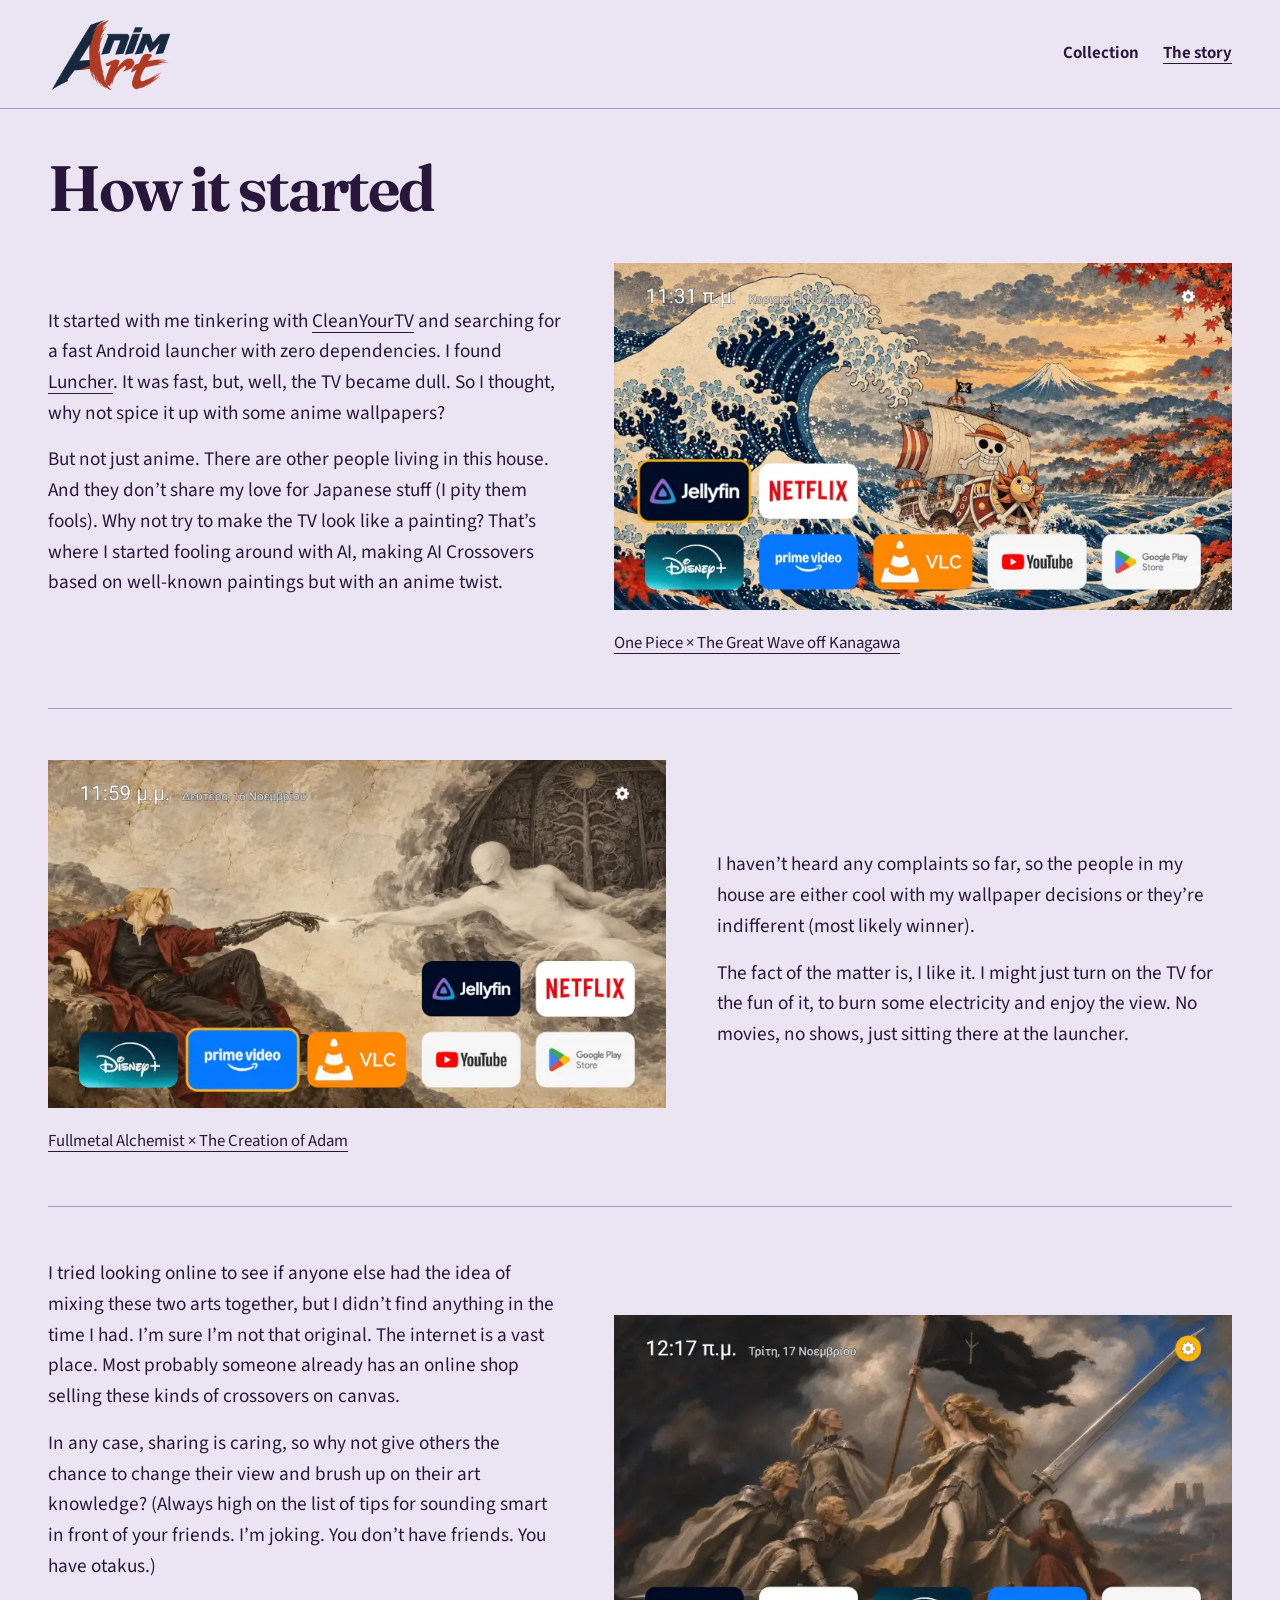
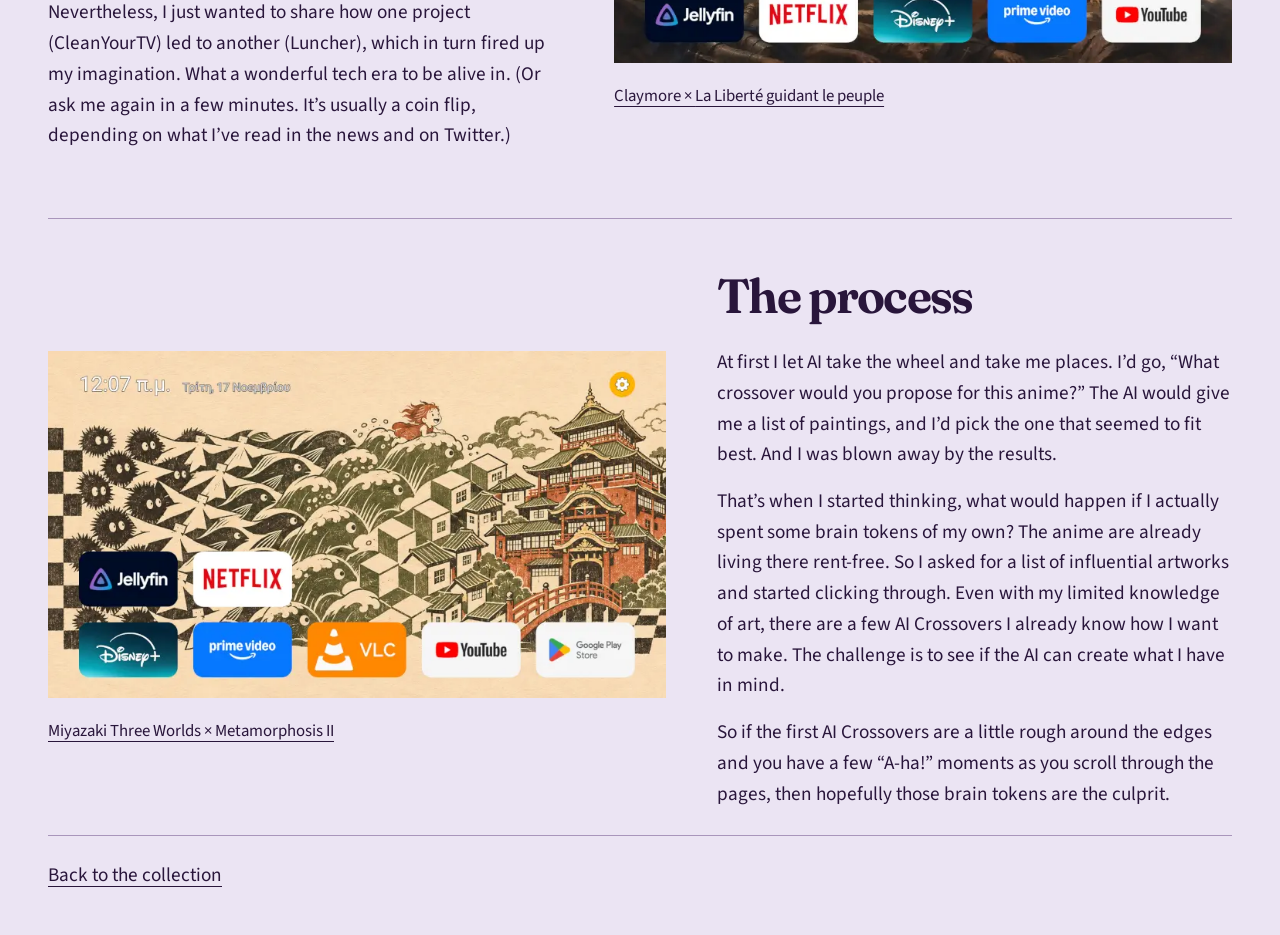
==== story.html @ 84f1552c "Add the Animart story page with linked TV launcher thumbnails" ====
<!doctype html>
<html lang="en">
<head>
  <meta charset="utf-8">
  <meta name="viewport" content="width=device-width,initial-scale=1">
  <title>The story · Animart</title>
  <link rel="icon" href="favicon.svg">
  <link rel="stylesheet" href="vendor/bootstrap.min.css">
  <link rel="stylesheet" href="styles/site.css?v=2026.11.17.1">
</head>
<body>
  <a class="skip-link" href="#full-story">Skip to the story</a>
  <header class="container-fluid px-4 px-lg-5">
    <a class="brand" href="./" aria-label="Animart home"><img class="brand-logo" src="Assets/branding/animart-on-light-v1.png" width="1536" height="1024" alt="Animart"></a>
    <nav class="d-flex gap-4" aria-label="Main navigation">
      <a href="./#collection">Collection</a>
      <a href="story.html" aria-current="page">The story</a>
    </nav>
  </header>
  <main id="full-story" class="full-story" tabindex="-1">
    <article aria-labelledby="story-title">
      <h1 id="story-title">How it started</h1>
      <div class="story-row">
        <div>
          <p>It started with me tinkering with <a href="https://cleanyour.tv/">CleanYourTV</a> and searching for a fast Android launcher with zero dependencies. I found <a href="https://github.com/CVasilakis/luncher">Luncher</a>. It was fast, but, well, the TV became dull. So I thought, why not spice it up with some anime wallpapers?</p>
          <p>But not just anime. There are other people living in this house. And they don’t share my love for Japanese stuff (I pity them fools). Why not try to make the TV look like a painting? That’s where I started fooling around with AI, making AI Crossovers based on well-known paintings but with an anime twist.</p>
        </div>
        <figure>
          <img class="w-100 h-auto" src="Assets/story/tv-launcher-one-piece.webp" width="800" height="450" loading="lazy" alt="Jellyfin is selected on my TV launcher. Behind the app tiles, the Thousand Sunny sails beneath a curling wave in a One Piece AI Crossover.">
          <figcaption class="mt-2 small"><a href="./#piece=one-piece-one-piece-great-wave-1920x1080">One Piece × The Great Wave off Kanagawa<span class="visually-hidden"> AI Crossover details</span></a></figcaption>
        </figure>
      </div>
      <div class="story-row story-row-reverse">
        <div>
          <p>I haven’t heard any complaints so far, so the people in my house are either cool with my wallpaper decisions or they’re indifferent (most likely winner).</p>
          <p>The fact of the matter is, I like it. I might just turn on the TV for the fun of it, to burn some electricity and enjoy the view. No movies, no shows, just sitting there at the launcher.</p>
        </div>
        <figure>
          <img class="w-100 h-auto" src="Assets/story/tv-launcher-fullmetal-alchemist.webp" width="800" height="450" loading="lazy" alt="Above the launcher tiles, Edward Elric reaches toward Truth with his metal hand in a Fullmetal Alchemist AI Crossover.">
          <figcaption class="mt-2 small"><a href="./#piece=fma-fma-creation-of-adam-1920x1080">Fullmetal Alchemist × The Creation of Adam<span class="visually-hidden"> AI Crossover details</span></a></figcaption>
        </figure>
      </div>
      <div class="story-row">
        <div>
          <p>I tried looking online to see if anyone else had the idea of mixing these two arts together, but I didn’t find anything in the time I had. I’m sure I’m not that original. The internet is a vast place. Most probably someone already has an online shop selling these kinds of crossovers on canvas.</p>
          <p>In any case, sharing is caring, so why not give others the chance to change their view and brush up on their art knowledge? (Always high on the list of tips for sounding smart in front of your friends. I’m joking. You don’t have friends. You have otakus.)</p>
          <p>Nevertheless, I just wanted to share how one project (CleanYourTV) led to another (Luncher), which in turn fired up my imagination. What a wonderful tech era to be alive in. (Or ask me again in a few minutes. It’s usually a coin flip, depending on what I’ve read in the news and on Twitter.)</p>
        </div>
        <figure>
          <img class="w-100 h-auto" src="Assets/story/tv-launcher-claymore.webp" width="800" height="450" loading="lazy" alt="A Claymore warrior raises a black flag above the row of TV apps in an AI Crossover.">
          <figcaption class="mt-2 small"><a href="./#piece=claymore-la-liberte-guidant-le-peuple">Claymore × <span lang="fr">La Liberté guidant le peuple</span><span class="visually-hidden"> AI Crossover details</span></a></figcaption>
        </figure>
      </div>
      <div class="story-row story-row-reverse">
        <div>
          <h2 id="the-process">The process</h2>
          <p>At first I let AI take the wheel and take me places. I’d go, “What crossover would you propose for this anime?” The AI would give me a list of paintings, and I’d pick the one that seemed to fit best. And I was blown away by the results.</p>
          <p>That’s when I started thinking, what would happen if I actually spent some brain tokens of my own? The anime are already living there rent-free. So I asked for a list of influential artworks and started clicking through. Even with my limited knowledge of art, there are a few AI Crossovers I already know how I want to make. The challenge is to see if the AI can create what I have in mind.</p>
          <p>So if the first AI Crossovers are a little rough around the edges and you have a few “A-ha!” moments as you scroll through the pages, then hopefully those brain tokens are the culprit.</p>
        </div>
        <figure>
          <img class="w-100 h-auto" src="Assets/story/tv-launcher-miyazaki.webp" width="800" height="450" loading="lazy" alt="Behind the TV apps, soot sprites turn into birds, fish and waves carrying Ponyo toward the bathhouse in a Miyazaki AI Crossover.">
          <figcaption class="mt-2 small"><a href="./#piece=miyazaki-three-worlds-metamorphosis-ii">Miyazaki Three Worlds × Metamorphosis II<span class="visually-hidden"> AI Crossover details</span></a></figcaption>
        </figure>
      </div>
    </article>
    <a href="./#collection">Back to the collection</a>
  </main>
</body>
</html>
---- styles/site.css ----
@font-face{font-family:Fraunces;src:url(../fonts/fraunces.ttf);font-weight:100 900;font-display:swap}@font-face{font-family:Source;src:url(../fonts/source-sans-3.ttf);font-weight:200 900;font-display:swap}
:root{--paper:#ebe4f3;--ink:#29163b;--red:#633988;--bs-body-bg:var(--paper);--bs-body-color:var(--ink);--bs-body-font-family:Source,sans-serif}body{font-size:17px}a{color:inherit;text-underline-offset:5px}img{max-width:100%;display:block}::selection{background:var(--red);color:white}:focus-visible{outline:3px solid #633988;outline-offset:5px}.preview-note{background:var(--paper);padding:8px 24px;font-size:12px;letter-spacing:.08em;display:flex;justify-content:space-between}.preview-note a{letter-spacing:0}header{display:flex;justify-content:space-between;align-items:center;padding-block:22px;background:var(--ink);color:var(--paper);border-bottom:1px solid #89749d}.brand{font:650 43px/1 Source,sans-serif;text-decoration:none;letter-spacing:-.03em}.brand span{color:#e1c4ff}nav a{text-decoration:none;padding-block:10px}.opening{background:var(--ink);color:var(--paper);padding:48px 0 46px}h1,h2,h3{font-family:Source,sans-serif;font-weight:500;letter-spacing:-.035em}h1{font-size:clamp(44px,6.2vw,88px);line-height:.98;margin:0}h1 em{font-style:normal;color:#e1c4ff;font-variation-settings:'SOFT' 70,'WONK' 1}.title-row{margin-bottom:36px}.intro{max-width:340px;padding-bottom:6px}.intro p{font-size:20px;line-height:1.4}.browse{display:inline-flex;gap:40px;border-bottom:1px solid #baa7cd;text-decoration:none;padding-block:10px}.feature-image{width:100%;aspect-ratio:16/9;object-fit:contain}.opening figcaption{padding-top:13px;font-size:14px}.opening figcaption span:last-child{color:#dacbe8}.source img{width:100%;max-width:230px}.source-title{font:500 27px/1.1 Source,sans-serif;margin:20px 0 15px}.source p:not(.source-title){font-size:14px}.source p span{color:#dacbe8}.source a{font-size:15px}h2{font-size:clamp(34px,4.4vw,60px);line-height:1.05;margin:0}h2 span{color:var(--red)}.collection{padding-block:68px}.filter-row{margin-top:25px;padding-block:22px;border-block:1px solid #a995bb}.form-control,.form-select{border:1px solid #a995bb;border-radius:0;background-color:transparent;min-height:48px;font-size:17px}.form-label{font-size:14px}.piece{display:block;text-decoration:none}.piece img{aspect-ratio:16/9;width:100%;object-fit:contain}.piece h3{font-size:30px;margin:8px 0}.piece p{margin:0;font-size:15px}.piece .anime{color:var(--red);margin-top:17px;font-weight:600}.piece:hover h3{text-decoration:underline}.piece small{display:block;margin-top:12px}.detail{background:#e8def3;padding-block:65px}.detail h2{font-size:clamp(36px,4.5vw,62px)}.detail .btn{border-radius:0;background:var(--red);color:#fff;padding:15px 24px;font-size:17px}.download small{display:block;font-size:13px;margin-top:5px}.original-stage,.crossover-stage{height:340px;display:flex;align-items:center;justify-content:center}.original-stage{background:#ded1ed;padding:20px}.original-stage img{max-height:100%;object-fit:contain}.crossover-stage img{width:100%;max-height:100%;object-fit:contain}figcaption{font-size:14px;padding-top:12px}.detail h3{font-size:28px}.detail p{max-width:65ch}.credit{font-size:13px;margin-top:30px}.story{padding-block:75px}.story .lead{font:400 28px/1.4 Source,sans-serif}footer{border-top:1px solid #a995bb;padding-block:30px;align-items:center}footer p{margin:0;font-size:14px}html{scroll-behavior:smooth}@media(max-width:767px){.preview-note{font-size:10px;padding-inline:24px}.brand{font-size:33px}nav{font-size:15px}.opening{padding-top:28px}.title-row{margin-bottom:25px}.intro{max-width:none}.intro p{font-size:17px;margin-bottom:5px}.source{display:grid;grid-template-columns:110px 1fr;column-gap:20px}.source img{grid-row:1/4}.source-title{font-size:23px;margin:0 0 8px}.source p:not(.source-title){margin-bottom:8px}.opening figcaption{font-size:12px}.collection,.detail{padding-block:42px}.collection>div>p{font-size:14px;margin:0}.piece h3{font-size:27px}.original-stage,.crossover-stage{height:auto;min-height:0}.original-stage img{max-height:230px}.detail h2{margin-bottom:15px}.story{padding-block:45px}.story .lead{font-size:25px}.filter-row{padding-block:15px}.opening .intro .browse{padding-block:7px}}@media(prefers-reduced-motion:reduce){html{scroll-behavior:auto}}
/* Gallery-first layout: three genuinely different browsing modes. */
.opening{padding-block:32px}.title-row{margin-bottom:0}h1{font-size:clamp(40px,4.5vw,64px)}.collection{padding-top:38px}.collection h2{font-size:38px}.filter-row{margin-top:18px;padding-block:16px}.gallery-toolbar{padding-block:18px}.view-switch .btn{border:1px solid var(--ink);border-radius:0;min-height:44px;padding-inline:22px;color:var(--ink)}.view-switch .btn[aria-pressed=true]{background:var(--ink);color:var(--paper)}.view-switch .btn:hover{background:#e8def3;color:var(--ink)}.slider-stage{display:grid;grid-template-columns:minmax(0,3fr) minmax(230px,1fr);gap:30px}.slider-art{min-width:0;background:var(--ink);color:var(--paper);align-self:start}.slider-art>a{display:block}.slider-art img{width:100%;aspect-ratio:16/9;object-fit:contain}.slide-navigation{display:flex;justify-content:space-between;align-items:center;padding:10px 18px}.slide-navigation p{margin:0;font-variant-numeric:tabular-nums}.slide-navigation .btn{color:var(--paper);font-size:24px;min-width:48px;min-height:48px;border:1px solid #89749d;border-radius:0}.slider-caption .anime{color:var(--red);font-weight:600;margin-bottom:8px}.slider-caption h3{font-size:32px}.slider-caption>p{font-size:15px}.source-reference{display:flex;align-items:center;gap:15px;border-top:1px solid #a995bb;padding-top:16px;margin-block:20px}.source-reference img{width:100px;max-height:85px;object-fit:contain}.source-reference figcaption{font-size:13px;padding:0}.slide-download{background:var(--red);color:white;border-radius:0;padding:12px 18px;display:block}.slide-download:hover{background:var(--ink);color:white}.slide-details{display:block;font-size:14px;padding-top:15px}.gallery-grid .piece h3{font-size:26px}.list-piece{display:grid;grid-template-columns:230px minmax(0,1fr) 180px;gap:28px;padding-block:25px;border-top:1px solid #a995bb;align-items:center}.list-image img{width:100%;aspect-ratio:16/9;object-fit:contain}.list-copy .anime{color:var(--red);margin-bottom:6px;font-size:15px;font-weight:600}.list-copy h3{font-size:30px;margin-bottom:8px}.list-copy p{font-size:15px;margin-bottom:4px}.list-description{max-width:70ch}.list-action{display:flex;flex-direction:column;gap:12px;font-size:15px}.gallery-empty{padding:45px 0}.detail{margin-top:0}@media(max-width:991px){.slider-stage{grid-template-columns:minmax(0,1fr)}.slider-caption{display:grid;grid-template-columns:1fr 1fr;gap:8px 24px}.slider-caption>h3,.slider-caption>.anime,.slider-caption>p{grid-column:1}.slider-caption .source-reference{grid-column:2;grid-row:1/5;align-self:start;margin-top:0}.slider-caption .slide-download{grid-column:1}.slider-caption .slide-details{grid-column:2;align-self:center}.list-piece{grid-template-columns:180px minmax(0,1fr)}.list-action{grid-column:2;flex-direction:row}.intro{max-width:none}}@media(max-width:575px){.opening{padding-block:25px}.intro p{display:none}.intro .browse{display:none}.title-row{--bs-gutter-y:0}.collection{padding-top:28px}.collection h2{font-size:32px}.view-switch{width:100%;display:flex}.view-switch .btn{flex:1}.slider-stage{gap:20px}.slide-navigation{padding:8px 12px}.slide-navigation p{font-size:14px}.slider-caption{display:block}.slider-caption h3{font-size:29px}.source-reference{margin-block:15px!important}.slide-description{display:none}.list-piece{grid-template-columns:100px minmax(0,1fr);gap:14px;align-items:start}.list-copy h3{font-size:22px}.list-copy p{font-size:13px}.list-description{display:none}.list-action{grid-column:1/-1;justify-content:space-between;font-size:14px}.list-image{padding-top:4px}.gallery-grid .piece h3{font-size:28px}}
/* Phone gallery: a single image-led feed; metadata lives in AI Crossover details. */
.mobile-filter-toggle{display:none}.story,footer{background:var(--ink);color:var(--paper)}.story{border-top:0}footer{border-color:#89749d}footer .brand{color:var(--paper)}.story a,footer a{color:var(--paper)}.story :focus-visible,footer :focus-visible{outline-color:#e1c4ff}.gallery-mobile{display:grid;gap:22px}.mobile-crossover{display:block;text-decoration:none}.mobile-crossover img{width:100%;aspect-ratio:16/9;object-fit:contain}.mobile-caption{display:flex;justify-content:space-between;gap:12px;padding:9px 12px 0;font-size:14px;line-height:1.4}.mobile-crossover:hover .mobile-caption{text-decoration:underline}
@media(max-width:767px){
 .view-switch{display:none!important}.mobile-filter-toggle{display:inline-flex;align-items:center;min-height:44px;border:1px solid var(--ink);border-radius:0;margin-top:16px;padding-inline:14px;font-size:15px}.filter-row{display:none}.filter-row.is-open{display:flex}.gallery-toolbar{padding-block:12px;font-size:13px}.collection{padding-inline:16px!important;padding-block:24px 38px}.collection>div:first-child>p{display:none}.collection h2{font-size:30px}.gallery-mobile{margin-inline:-16px}.opening{padding-block:18px}.opening h1{font-size:36px}.opening .intro{display:none}.title-row{--bs-gutter-y:0}.story{padding-block:38px}.story h2{font-size:36px}.story .lead{font-size:23px}footer{padding-block:26px}
}
#crossover-dialog{width:min(1120px,calc(100% - 40px));max-height:calc(100dvh - 40px);padding:0 32px 32px;border:0;background:var(--paper);color:var(--ink)}#crossover-dialog::backdrop{background:rgb(28 15 42 / .78)}.detail-toolbar{position:sticky;top:0;z-index:2;background:var(--paper);display:flex;justify-content:space-between;align-items:center;padding:14px 0;border-bottom:1px solid #a995bb;margin-bottom:24px}.detail-toolbar .btn{min-height:44px;color:var(--ink)}#crossover-title{font-size:clamp(32px,4vw,52px);margin-bottom:14px}.slide-download small{display:block;font-size:13px;margin-top:5px}.compare-switch .btn{border:1px solid var(--ink);border-radius:0;color:var(--ink);min-height:44px;padding-inline:22px}.compare-switch .btn[aria-pressed=true]{background:var(--ink);color:var(--paper)}.art-comparison{display:grid;grid-template-columns:1fr 1fr;gap:24px}.art-comparison figure{min-width:0;margin:0}.art-comparison img{width:100%;height:320px;object-fit:contain;background:#e8def3}.art-comparison[data-mode=original],.art-comparison[data-mode=crossover]{grid-template-columns:1fr}.art-comparison[data-mode=original] [data-image=crossover],.art-comparison[data-mode=crossover] [data-image=original]{display:none}.art-comparison:not([data-mode=both]) img{height:min(55vh,540px)}.prompt-section,.file-options{border-block-start:1px solid #a995bb;padding-block:20px;margin-top:22px}.prompt-section summary{font:500 28px Source,sans-serif}.prompt-section summary,.file-options summary{cursor:pointer;min-height:44px}.prompt-section p{margin-top:16px;max-width:70ch}.prompt-text{white-space:pre-wrap;overflow-wrap:anywhere;line-height:1.7}.crossover-credits{margin-top:28px;border-top:1px solid #a995bb;padding-top:24px;font-size:14px}.crossover-credits h3{font-size:24px}body:has(#crossover-dialog[open]){overflow:hidden}@media(max-width:767px){#crossover-dialog{width:100%;max-height:100dvh;height:100dvh;margin:0;padding:0 16px 28px}.art-comparison{grid-template-columns:1fr;gap:18px}.art-comparison img{height:auto;max-height:40vh}.compare-switch{display:flex}.compare-switch .btn{flex:1;padding-inline:12px}.art-comparison:not([data-mode=both]) img{height:auto;max-height:55vh}}
@media(max-width:767px){#crossover-dialog{max-width:100%;max-height:100dvh;box-sizing:border-box}}
.comparison-controls{display:flex;flex-wrap:wrap;align-items:center;gap:16px 24px}.comparison-range{flex:1;min-width:180px;max-width:500px}.comparison-range input{min-height:44px;margin:0}.comparison-range input::-webkit-slider-thumb{background:var(--red)}.comparison-range input::-moz-range-thumb{background:var(--red)}.comparison-labels{display:flex;justify-content:space-between;font-size:14px}.comparison-controls>p{flex-basis:100%;font-size:14px;margin:0}.comparison-controls>.btn{min-height:44px;border-radius:0}.expand-comparison{display:block;width:100%;border:0;padding:0;background:transparent;cursor:zoom-in}.art-comparison:not([data-mode=both]) .expand-comparison{cursor:zoom-out}.expand-comparison:focus-visible{outline:3px solid var(--red);outline-offset:4px}@media(max-width:575px){.comparison-controls{gap:12px}.comparison-range{max-width:none;flex-basis:100%}}
.art-comparison{overflow:hidden}.comparison-controls .compare-switch{margin:0}.art-comparison img{transform-origin:center center}
.mobile-wipe{display:none;--reveal:50%}.wipe-frame{position:relative;aspect-ratio:4/3;background:#e8def3;isolation:isolate;overflow:hidden;touch-action:none;user-select:none;-webkit-user-select:none;cursor:ew-resize}.wipe-frame>img,.wipe-overlay,.wipe-overlay img{position:absolute;inset:0;width:100%;height:100%;object-fit:contain}.wipe-overlay{background:#e8def3;clip-path:inset(0 0 0 calc(100% - var(--reveal)))}.wipe-label{position:absolute;top:10px;background:var(--ink);color:var(--paper);padding:5px 10px;font-size:12px;pointer-events:none}.original-label{left:10px}.crossover-label{right:10px}.wipe-divider{position:absolute;left:calc(100% - var(--reveal));top:0;bottom:0;border-left:2px solid var(--paper);pointer-events:none}.wipe-divider>span{position:absolute;bottom:14px;left:-23px;width:44px;height:44px;display:grid;place-items:center;border-radius:50%;background:var(--paper);color:var(--ink);font-size:23px;box-shadow:0 2px 8px #29163b55}.wipe-input{position:absolute;inset:0;width:100%;height:100%;margin:0;opacity:0;cursor:ew-resize;direction:rtl;pointer-events:none}.wipe-frame:focus-within{outline:3px solid var(--red);outline-offset:3px}.mobile-wipe>p{font-size:13px;margin:12px 0 0}@media(max-width:767px){.has-mobile-wipe .comparison-controls,.has-mobile-wipe .art-comparison{display:none}.has-mobile-wipe .mobile-wipe{display:block;margin-block:24px}}

.skip-link{position:absolute;top:-100px;left:16px;z-index:10;background:var(--paper);color:var(--ink);padding:12px}.skip-link:focus{top:12px}.additional-filters summary{cursor:pointer;font-size:14px;min-height:44px;padding-block:10px}

.brand-logo{width:126px;height:auto}header .brand{display:block;flex-shrink:0}@media(max-width:575px){.brand-logo{width:96px}header nav{gap:16px!important;font-size:14px}}
/* Shared split download control, with native download links in the disclosure. */
.download-split{position:relative;display:flex;min-width:0;grid-column:1}
.download-split .slide-download{flex:1;min-width:0;padding:12px 8px}
.download-split .slide-download small{font-size:13px;line-height:1.4}
.download-toggle{flex:0 0 44px;border:0;border-left:1px solid #e1c4ff;border-radius:0;background:var(--red);color:white;display:grid;place-items:center;padding:0}
.download-toggle:hover,.download-toggle[aria-expanded=true]{background:var(--ink);color:white}
.download-split .btn:focus-visible{outline:3px solid var(--ink);outline-offset:3px;box-shadow:none;z-index:1}
.download-options{position:absolute;top:calc(100% + 6px);right:0;z-index:3;width:max(100%,250px);max-width:calc(100vw - 32px);background:var(--paper);border:1px solid #a995bb;padding:4px}
.download-options a{display:block;padding:10px 12px;text-decoration:none;min-height:44px}
.download-options a:hover,.download-options a:focus-visible{background:var(--ink);color:var(--paper)}
.download-options small{display:block;font-size:13px;font-variant-numeric:tabular-nums}

.collection-update h2{font-size:22px;margin-bottom:10px;letter-spacing:-.02em}.collection-update p{font-size:15px;line-height:1.6}.interesting-links{margin-top:28px;border-top:1px solid #a995bb;padding-top:24px}.interesting-links h3{font-size:28px;margin-bottom:12px}.interesting-links ul{list-style:none;padding:0;margin:0;display:flex;flex-wrap:wrap;gap:8px 24px}.interesting-links a{display:inline-block;padding-block:8px;overflow-wrap:anywhere}@media(max-width:767px){.collection-update{flex-basis:100%}.interesting-links ul{display:block}}

.interesting-links ul{display:block;list-style:disc;padding-left:22px}.interesting-links li:only-child{list-style:none;margin-left:-22px}.prompt-section h3{font-size:28px}.prompt-preview{white-space:pre-wrap;overflow:hidden;line-height:1.7;max-height:5.1em;mask-image:linear-gradient(to bottom,#000 45%,transparent 100%)}.prompt-toggle{display:block;border:0;border-bottom:1px solid currentColor;background:transparent;color:var(--ink);padding:10px 0;min-height:44px;font:inherit;text-align:left;cursor:pointer}.prompt-toggle:hover{color:var(--red)}

/* Collection: expressive publication scale, quiet controls, uncropped images. */
.collection-heading{padding-bottom:24px;border-bottom:2px solid var(--ink)}
.collection .collection-heading h2{font-size:clamp(42px,5.4vw,76px);line-height:1;letter-spacing:-.035em}
.collection-heading>p{margin:0 0 4px;max-width:26ch;font-size:16px;text-wrap:balance}
.collection .filter-row{margin-top:0;border-top:0;padding-block:16px 8px}
.collection .form-label{font-weight:600}
.collection .form-control,.collection .form-select{border-color:var(--ink);caret-color:var(--red)}
.collection .form-control:focus,.collection .form-select:focus{border-color:var(--red);box-shadow:none;outline:2px solid var(--red);outline-offset:2px}
.collection .gallery-toolbar{padding-block:16px 24px}
.collection #count{font-weight:600;font-variant-numeric:tabular-nums}
.collection .slider-caption h3{font-size:clamp(32px,3.3vw,48px);line-height:1.35;margin-bottom:16px;text-wrap:balance}
.collection .slider-caption .anime{margin-bottom:12px}
.collection .slide-navigation{padding:8px 16px}
.collection .slide-navigation .btn{border-color:var(--ink)}
.collection .slide-navigation .btn:hover{background:var(--paper);color:var(--ink)}
.collection .slide-navigation .btn:focus-visible{outline-color:var(--paper);box-shadow:none}
.collection .gallery-grid>.row{--bs-gutter-x:32px;--bs-gutter-y:40px}
.collection .gallery-grid .piece-copy{padding-top:4px}
.collection .gallery-grid .piece h3{font-size:clamp(28px,2.7vw,40px);line-height:1.35;text-wrap:balance}
.collection .piece small{display:inline-block;margin-top:16px;border-bottom:1px solid var(--ink);padding-bottom:5px}
.collection .list-piece{grid-template-columns:minmax(230px,36%) minmax(0,1fr) 160px;gap:32px;padding-block:32px;border-color:var(--ink)}
.collection .list-copy h3{font-size:clamp(30px,3vw,44px);line-height:1.35;text-wrap:balance}
.collection .list-description{max-width:55ch}
@media(min-width:992px){
 .collection .filter-row{display:grid;grid-template-columns:repeat(3,minmax(0,1fr));align-items:end;column-gap:24px;margin-inline:0;padding-block:18px}
 .collection .filter-row>div,.collection .additional-filters{width:auto;padding:0;margin:0}
 .collection .slider-stage{gap:36px}
 .collection .gallery-grid>.row>article{width:50%}
}
@media(min-width:768px) and (max-width:991px){
 .collection .list-piece{grid-template-columns:36% minmax(0,1fr);gap:20px}
}
@media(max-width:767px){
 .collection .collection-heading{padding-bottom:18px}
 .collection .collection-heading h2{font-size:clamp(38px,9.5vw,60px)}
 .collection .mobile-filter-toggle{margin-top:14px;background:var(--ink);color:var(--paper)}
 .collection .mobile-filter-toggle[aria-expanded=true]{background:var(--paper);color:var(--ink)}
 .collection .gallery-toolbar{padding-block:14px 20px}
 .collection .gallery-mobile{gap:32px}
 .collection .mobile-caption{padding:14px 16px 0;font:500 23px/1.2 Source,sans-serif;letter-spacing:-.025em;gap:20px}
 .collection .mobile-caption>span:last-child{color:var(--red);flex-shrink:0}
}

/* A print passes across the frame only when the visitor changes slides. */
.collection .slider-art>a{position:relative;isolation:isolate}
.collection .slider-art .slide-outgoing{position:absolute;inset:0;pointer-events:none}
.collection .browse-hint{font-size:14px;margin:8px 0 0}
@media(prefers-reduced-motion:no-preference){
 .collection .piece small,.collection .slide-details{transition:color 140ms ease-out}
 .collection .piece:hover small,.collection .piece:focus-visible small,.collection .slide-details:hover{color:var(--red)}
}

/* Cel Archive */
header, .opening { background: var(--paper); color: var(--ink); }
header { border-color: #a995bb; padding-block: 12px; }
.brand { font-size: clamp(28px, 3vw, 40px); font-weight: 800; }
header nav a:hover, .featured-details:hover { text-decoration: underline; }
main > .opening { padding-block: 16px 0; }
#archive-title { font-size: 16px; letter-spacing: 0; line-height: 1.3; margin-bottom: 14px; }
.featured-layout { display: grid; grid-template-columns: minmax(0, 3fr) minmax(230px, 1fr); gap: clamp(18px, 2.4vw, 36px); }
.featured-image { display: block; align-self: start; }
.featured-image img { width: 100%; height: auto; aspect-ratio: 16 / 9; object-fit: contain; }
.featured-caption { padding-block: 8px; }
.featured-caption h2 { font-size: clamp(26px, 3vw, 48px); font-weight: 750; line-height: 1; margin-block: 4px 12px; }
.featured-label { font-size: 14px; font-weight: 650; border-bottom: 1px solid #a995bb; padding-bottom: 10px; }
.featured-caption .anime { color: var(--red); font-weight: 650; margin-bottom: 0; }
.featured-actions { display: flex; flex-wrap: wrap; align-items: center; gap: 8px 16px; }
.featured-actions .slide-download { text-align: left; }
.featured-actions .download-toggle { background: var(--red); color: white; border-radius: 0; }
.featured-details { display: inline-flex; align-items: center; min-height: 44px; font-weight: 650; text-decoration: none; }
.collection h2, .collection .piece h3, .story h2 { font-weight: 750; }
@media (max-width: 767px) {
  .featured-layout { display: block; }
  .featured-caption { padding-block: 12px; }
  .featured-caption h2 { margin-bottom: 4px; }
  .featured-caption > p:not(.anime) { margin-bottom: 8px; }
  .gallery-mobile .mobile-caption { display: grid; gap: 8px; }
  .mobile-caption .anime, .mobile-caption h3, .mobile-caption p { margin: 0; }
  .mobile-caption h3 { font-weight: 750; }
  .mobile-caption .anime { font-size: 14px; color: var(--red); }
}

:root { --archive-rule: #a995bb; --archive-panel: #e8def3; --archive-muted: #614e72; }
.brand { line-height: 1.15; letter-spacing: -.035em; }
header nav a { font-weight: 650; }
header nav a[aria-current="page"] { text-decoration: underline; }
.full-story {
  width: min(calc(100% - 3rem), 80ch);
  margin-inline: auto;
  padding-block: clamp(2rem, 3.5vw, 3.5rem);
  font-size: clamp(1.125rem, 1.5vw, 1.25rem);
  line-height: 1.6;
}
.full-story h1 {
  max-width: 16ch;
  margin-bottom: .65em;
  font: 650 clamp(2.5rem, 5vw, 4.25rem)/1.05 Fraunces, serif;
  text-wrap: balance;
}
.full-story h2 {
  margin-block: 1.5em .5em;
  font: 650 clamp(2rem, 4vw, 3rem)/1.1 Fraunces, serif;
}
.full-story article {
  margin-bottom: 1.25em;
  padding-bottom: .5em;
  border-bottom: 1px solid var(--archive-rule);
}
.story-row + .story-row {
  margin-top: clamp(2rem, 4vw, 4rem);
  padding-top: clamp(2rem, 4vw, 4rem);
  border-top: 1px solid var(--archive-rule);
}
.story-row h2 { margin-top: 0; }
.story-row figure { margin: 0; }
@media (min-width: 992px) {
  .full-story { width: min(calc(100% - 6rem), 96rem); }
  .story-row {
    display: grid;
    grid-template-columns: minmax(0, 5fr) minmax(0, 6fr);
    gap: clamp(2rem, 4vw, 4.5rem);
    align-items: center;
  }
  .story-row-reverse { grid-template-columns: minmax(0, 6fr) minmax(0, 5fr); }
  .story-row-reverse figure { grid-area: 1 / 1; }
}
main > .opening { padding-block: 20px 0; }
#archive-title { color: var(--archive-muted); font-weight: 650; }
.featured-label { color: var(--archive-muted); }
.featured-caption > p { max-width: 44ch; }
.featured-details { padding-inline: 12px; border: 1px solid var(--archive-rule); }
.collection .collection-heading { border-bottom: 1px solid var(--archive-rule); padding-bottom: 14px; }
.collection .collection-heading h2 { font-size: clamp(32px, 4vw, 52px); }
.collection-heading > p, .collection #count { color: var(--archive-muted); }
.collection .form-control, .collection .form-select { border-color: var(--archive-rule); background-color: #faf7fd; }
.collection .additional-filters summary { width: fit-content; cursor: pointer; font-weight: 650; }
.collection .gallery-toolbar { border-bottom: 1px solid var(--archive-rule); margin-bottom: 20px; }
.collection .gallery-grid > .row { --bs-gutter-x: 24px; --bs-gutter-y: 28px; }
.collection .gallery-grid .piece { border-bottom: 0; padding-bottom: 12px; height: 100%; }
.collection .gallery-grid .piece h3 { font-size: clamp(21px, 2vw, 30px); }
.collection .piece .anime { margin-top: 9px; font-size: 14px; }
.collection .piece small { margin-top: 8px; }
.collection .mobile-caption { border-bottom: 1px solid var(--archive-rule); padding-bottom: 16px; }
.collection .mobile-caption h3 { font-size: 24px; line-height: 1.1; }
.btn-outline-dark { --bs-btn-color: var(--ink); --bs-btn-border-color: var(--archive-rule); --bs-btn-hover-bg: var(--ink); --bs-btn-hover-border-color: var(--ink); border-radius: 0; }
#crossover-dialog { border: 1px solid var(--archive-rule); }
.detail-toolbar { font-weight: 700; }
.detail-toolbar .btn { border: 1px solid var(--archive-rule); border-radius: 0; }
.detail-toolbar .btn:hover, .compare-switch .btn:not([aria-pressed=true]):hover { background: var(--archive-panel); }
#crossover-title { font-family: Fraunces, serif; font-weight: 550; line-height: 1.35; }
#crossover-content h3 { font-weight: 700; }
#crossover-content figcaption { color: var(--archive-muted); font-weight: 650; }
#comparison-hint { color: var(--archive-muted); }
.prompt-section { background: var(--archive-panel); padding-inline: clamp(14px, 3vw, 28px); }
.prompt-toggle { font-weight: 700; }
.story { background: var(--archive-panel); color: var(--ink); border-top: 1px solid var(--archive-rule); }
.story h2 { font-size: clamp(40px, 6vw, 76px); }
.story .lead { font-size: clamp(23px, 3vw, 34px); font-weight: 650; line-height: 1.5; }
.story p { max-width: 65ch; }
.story a, footer a { color: inherit; }
.story details { border-top: 1px solid var(--archive-rule); padding-top: 12px; }
@media (prefers-reduced-motion: no-preference) {
  .story details::details-content {
    display: grid;
    grid-template-rows: 0fr;
    opacity: 0;
    transition: grid-template-rows 350ms cubic-bezier(.22,1,.36,1),
                opacity 350ms cubic-bezier(.22,1,.36,1),
                content-visibility 350ms allow-discrete;
  }
  .story details[open]::details-content { grid-template-rows: 1fr; opacity: 1; }
  .story-note-content { min-height: 0; overflow: clip; }
}
.story summary { font-weight: 700; cursor: pointer; }
.story :focus-visible, footer :focus-visible { outline-color: var(--red); }
footer { background: var(--paper); color: var(--ink); border-color: var(--archive-rule); }
footer .brand { color: var(--ink); }
@media (max-width: 767px) {
  header nav { gap: 12px !important; }
  .featured-caption > p:not(.featured-label):not(.anime) { margin-bottom: 10px; }
  .collection .gallery-toolbar { padding-block: 10px; }
  #crossover-dialog { border: 0; }
}

@media (max-width: 767px) {
  .featured-caption h2, .collection .mobile-caption h3 {
    font-size: 24px;
    font-weight: 750;
    line-height: 1.1;
    margin-block: 2px 4px;
  }
  .featured-caption .anime, .collection .mobile-caption .anime {
    font-size: 14px;
    font-weight: 650;
  }
  .featured-actions { gap: 6px 10px; }
  .featured-actions .slide-download {
    display: grid;
    align-content: center;
    min-height: 44px;
    padding: 4px 8px;
    font-size: 14px;
    line-height: 1.2;
  }
  .featured-actions .slide-download small {
    margin-top: 2px;
    font-size: 11px;
    line-height: 1.2;
  }
  .featured-actions .download-toggle { min-width: 44px; padding: 4px; }
  .featured-actions .featured-details {
    border: 0;
    padding-inline: 6px;
    font-size: 14px;
    text-decoration: underline;
    text-underline-offset: 3px;
  }
}

.archive-intro {
  display: grid;
  grid-template-columns: minmax(0, 3fr) minmax(230px, 1fr);
  align-items: end;
  gap: 12px clamp(18px, 2.4vw, 36px);
  padding-block: clamp(8px, 2vw, 28px) clamp(16px, 2.4vw, 32px);
}
.archive-kicker {
  margin: 0 0 10px;
  color: var(--archive-muted);
  font-size: 14px;
  font-weight: 650;
}
#archive-title {
  margin: 0;
  color: var(--ink);
  font: 650 clamp(38px, 5vw, 72px)/.98 Fraunces, serif;
  letter-spacing: -.035em;
}
#archive-title em { color: var(--red); font-style: italic; }
.archive-note {
  max-width: 27ch;
  margin: 0;
  border-top: 1px solid var(--archive-rule);
  padding-top: 10px;
  font-size: clamp(16px, 1.5vw, 21px);
  line-height: 1.25;
}
@media (max-width: 767px) {
  .archive-intro { grid-template-columns: minmax(0, 1fr); }
  .archive-note { max-width: 34ch; border: 0; padding-top: 0; }
}

/* Keep the personal invitation and catalogue close to their images. */
main > .opening { padding-top: 10px; }
.archive-intro { padding-block: 4px 18px; }
#archive-title { font-size: clamp(38px, 4vw, 56px); }
.archive-kicker { margin-bottom: 6px; }
.featured-caption > p:not(.featured-label):not(.anime) { font-size: 16px; line-height: 1.4; }
.featured-actions { margin-top: 16px; }
.collection { padding-top: 28px; }
.collection .collection-heading { align-items: center !important; padding-bottom: 10px; }
.collection .collection-heading h2 { font-size: clamp(30px, 3vw, 40px); }
.collection .collection-heading .gallery-toolbar {
  padding: 0;
  margin: 0;
  border: 0;
  gap: 12px !important;
}
.collection #count { font-size: 14px; font-weight: 400; }
.collection .filter-row { --bs-gutter-y: 8px; padding-block: 8px 12px; margin-bottom: 16px; }
.collection .form-label { font-size: 13px; margin-bottom: 4px; }
.collection .additional-filters { font-size: 14px; }
.collection .view-switch .btn { padding-inline: 14px; }
@media (max-width: 767px) {
  .archive-intro { gap: 8px; padding-bottom: 16px; }
  .archive-note { font-size: 16px; }
  .featured-label { font-size: 12px; padding-bottom: 6px; }
  .featured-actions { margin-top: 8px; }
  .collection .mobile-caption p:not(.anime) { font-size: 15px; line-height: 1.4; font-weight: 400; }
  .collection .collection-heading { gap: 8px !important; }
  .collection .mobile-filter-toggle { margin-block: 10px 16px; }
  .collection .filter-row { margin-bottom: 12px; }
}

/* Personal introduction alongside the first print. */
main > .opening {
  display: grid;
  grid-template-columns: minmax(230px, .9fr) minmax(0, 3fr);
  gap: clamp(24px, 3vw, 48px);
  align-items: center;
  padding-block: 20px 0;
}
.archive-intro { display: block; padding: 0; }
#archive-title { font-size: clamp(40px, 4.4vw, 68px); line-height: 1.02; }
.archive-kicker { font-size: 13px; margin-bottom: 18px; }
.archive-note {
  margin-top: 26px;
  padding-top: 16px;
  font-family: Fraunces, serif;
  font-size: clamp(18px, 1.6vw, 24px);
  line-height: 1.4;
}
.featured-layout { display: block; }
.featured-caption {
  display: flex;
  align-items: center;
  flex-wrap: wrap;
  gap: 4px 12px;
  padding-block: 12px 0;
}
.featured-caption .featured-label { display: none; }
.featured-caption .anime, .featured-caption h2,
.featured-caption > p:not(.featured-label):not(.anime) { margin: 0; }
.featured-caption h2 { font: 550 20px/1.35 Fraunces, serif; }
.featured-caption .anime { font-size: 14px; }
.featured-caption > p:not(.featured-label):not(.anime) { font-size: 14px; }
.featured-caption .featured-actions { margin: 0 0 0 auto; }
.featured-caption .slide-download { font-size: 14px; padding: 5px 10px; min-height: 44px; }
.featured-caption .slide-download small { font-size: 11px; }
.featured-caption .featured-details { font-size: 14px; }
.collection .collection-heading h2 { font-family: Fraunces, serif; font-weight: 600; }
.collection .mobile-filter-toggle {
  display: inline-flex;
  align-items: center;
  min-height: 44px;
  margin: 0;
  padding: 6px 14px;
  border: 1px solid var(--archive-rule);
  border-radius: 0;
  background: transparent;
  color: var(--ink);
  font-size: 14px;
}
.collection .filter-row { display: flex; margin-inline: 0; }
.filter-panel { display: grid; grid-template-rows: 1fr; opacity: 1; }
.filter-panel[inert] { grid-template-rows: 0fr; opacity: 0; }
.filter-clip { min-height: 0; overflow: clip; display: flow-root; }
.collection .more-filter-toggle {
  background: transparent; color: inherit; border: 0; width: fit-content;
  min-height: 44px; font-size: 14px; font-weight: 650; text-align: left;
}
.more-filter-toggle::before { content: '\25B8'; display: inline-block; margin-right: .35em; }
.more-filter-toggle[aria-expanded=true]::before { transform: rotate(90deg); }
@media (prefers-reduced-motion: no-preference) {
  .filter-panel { transition: grid-template-rows 350ms cubic-bezier(.22,1,.36,1), opacity 350ms cubic-bezier(.22,1,.36,1); }
  .more-filter-toggle::before { transition: transform 350ms cubic-bezier(.22,1,.36,1); }
}
@media (min-width: 992px) {
  .collection .filter-row { display: grid; }
  #extra-filter-panel { grid-column: 1 / -1; }
  #extra-filter-panel .row { display: grid; grid-template-columns: repeat(3,minmax(0,1fr)); column-gap: 24px; margin-inline: 0; }
  #extra-filter-panel .row > div { padding-inline: 0; width: auto; }
}
.collection .collection-heading { margin-bottom: 20px; }
.collection .gallery-grid .piece h3 { font-family: Fraunces, serif; font-size: 24px; font-weight: 550; }
@media (max-width: 991px) {
  main > .opening { grid-template-columns: minmax(0, 1fr); gap: 16px; }
  .archive-intro { display: grid; grid-template-columns: 1fr 1fr; align-items: end; gap: 24px; }
  #archive-title { font-size: 42px; }
  .archive-note { margin: 0; }
}
@media (max-width: 767px) {
  .archive-intro { display: block; }
  #archive-title { font-size: 38px; }
  .archive-kicker { margin-bottom: 8px; }
  .archive-note { margin-top: 10px; padding: 0; font-size: 17px; max-width: 34ch; }
  .featured-caption { gap: 4px 10px; }
  .featured-caption h2 { flex-basis: 100%; font-size: 24px; }
  .featured-caption .featured-actions { margin: 8px 0 0; flex-basis: 100%; }
  .collection .mobile-caption h3 { font-family: Fraunces, serif; font-weight: 550; }
  .collection .collection-heading .gallery-toolbar { flex: 1; }
  .collection .collection-heading { margin-bottom: 16px; }
}

.collection .mobile-filter-toggle { gap: 8px; justify-content: center; }
@media (max-width: 767px) {
  .collection .mobile-filter-toggle { width: 44px; height: 44px; padding: 10px; flex-shrink: 0; }
  .mobile-filter-toggle .filter-label { display: none; }
  .download-split { flex-wrap: wrap; }
  .download-options {
    position: static;
    flex: 0 0 100%;
    width: 100%;
    min-width: 0;
    max-width: 100%;
    margin-top: 6px;
    text-align: left;
    overflow-wrap: anywhere;
  }
  .download-options a { font-size: 14px; line-height: 1.4; }
}

.preview-link { position: relative; display: block; }
.explore-orb {
  position: absolute;
  left: 50%;
  bottom: 12px;
  transform: translateX(-50%);
  width: 58px;
  height: 58px;
  border-radius: 50%;
  display: grid;
  place-items: center;
  background: rgb(235 228 243 / .82);
  color: #29163b;
  border: 1px solid rgb(255 255 255 / .45);
  font: 600 12px/1 Source, sans-serif;
  pointer-events: none;
  z-index: 1;
}
.preview-link:hover .explore-orb,
.preview-link:focus-visible .explore-orb { background: rgb(235 228 243 / .95); }
.crossover-title { color: inherit; text-decoration: none; text-underline-offset: 4px; }
.crossover-title:hover, .crossover-title:focus-visible, .crossover-title:active { text-decoration: underline; }
.collection .piece:hover h3 { text-decoration: none; }
@media (max-width: 767px) {
  .explore-orb { width: 48px; height: 48px; bottom: 8px; font-size: 11px; }
}

/* A thumb tab joins the preview to its caption surface. */
.preview-link .explore-orb {
  bottom: 0;
  width: 76px;
  height: 40px;
  padding-top: 7px;
  border: 0;
  border-radius: 38px 38px 0 0;
  background: linear-gradient(to bottom, rgb(235 228 243 / .68), var(--paper) 90%);
}
.preview-link:hover .explore-orb,
.preview-link:focus-visible .explore-orb {
  background: linear-gradient(to bottom, rgb(235 228 243 / .88), var(--paper) 90%);
}
@media (max-width: 767px) {
  .preview-link .explore-orb { width: 68px; height: 36px; padding-top: 6px; }
}

.featured-layout > h2,
.collection .piece > h3,
.gallery-mobile > article > h3,
.slider-art > h3 {
  margin: 0 0 10px;
  font: 550 clamp(20px, 2vw, 28px)/1.35 Fraunces, serif;
  letter-spacing: -.02em;
  text-align: left;
}
.featured-caption, .gallery-mobile .mobile-caption { display: flex; flex-direction: column; align-items: stretch; }
.artist-credit,
.featured-caption > .artist-credit,
.collection .piece-copy > .artist-credit,
.collection .mobile-caption > .artist-credit {
  width: 100%;
  margin: 8px 0 0;
  font: 400 14px/1.4 Source, sans-serif;
  text-align: right;
  color: var(--archive-muted);
}
.featured-caption { padding-top: 0; }
.featured-caption .featured-actions { margin: 10px 0 0; align-self: flex-end; }
.gallery-mobile > article > h3 { padding-inline: 16px; }
.collection .mobile-caption { padding-top: 0; }
.slider-art > h3 { padding: 12px; }
@media (max-width: 767px) {
  .featured-layout > h2, .gallery-mobile > article > h3 { font-size: 22px; }
  .featured-caption .featured-actions { flex-basis: auto; }
}

:root { --brand-anime: #182a43; --brand-art: #b83b28; }
:is(.crossover-title, #crossover-title) .title-anime { color: var(--brand-anime); }
:is(.crossover-title, #crossover-title) .title-cross { color: #5d5862; }
:is(.crossover-title, #crossover-title) .title-art { color: var(--brand-art); }

.featured-caption > .artist-credit { max-width: none; align-self: stretch; }
.download-picker { width: 100%; color: var(--ink); text-align: left; }
.download-picker > summary {
  display: grid;
  place-items: center;
  width: 44px;
  height: 44px;
  margin-left: auto;
  cursor: pointer;
  list-style: none;
  border: 1px solid var(--archive-rule);
}
.download-picker > summary::-webkit-details-marker { display: none; }
.download-picker > summary:hover, .download-picker[open] > summary { background: var(--archive-panel); }
.download-panel {
  margin-top: 10px;
  padding: 18px;
  background: var(--archive-panel);
  border: 1px solid var(--archive-rule);
}
.download-panel > h3 { font: 650 20px/1.2 Source, sans-serif !important; margin: 0 0 8px !important; }
.download-panel p { font: 400 14px/1.4 Source, sans-serif !important; margin: 0 0 12px !important; text-align: left; }
.download-group + .download-group { margin-top: 20px; }
.download-group .download-group-title { font: 700 16px/1.3 Source, sans-serif; margin-bottom: 4px; }
.download-file { display: flex; justify-content: space-between; gap: 12px; padding: 12px 0; border-top: 1px solid var(--archive-rule); text-decoration: none; font: 400 14px/1.4 Source, sans-serif; }
.download-file:hover { text-decoration: underline; }
.download-file small { display: block !important; border: 0 !important; margin: 2px 0 0 !important; padding: 0 !important; font-size: 12px; }
.featured-caption .featured-actions, .mobile-caption .featured-actions { width: 100%; }

.download-panel {
  position: fixed;
  z-index: 20;
  box-sizing: border-box;
  margin: 0;
  padding: 20px 24px;
  overflow-y: auto;
  overscroll-behavior: contain;
  border-radius: 14px;
  background: var(--paper);
  box-shadow: none;
}
.download-group .download-group-title {
  color: var(--archive-muted);
  font-size: 13px;
  font-weight: 650;
}
.download-group > p { font-size: 12px !important; margin-bottom: 8px !important; }
.download-file { align-items: center; border: 0; padding: 10px 0; min-height: 44px; }
.download-file > span:last-child { white-space: nowrap; font-variant-numeric: tabular-nums; font-weight: 650; }
.download-group + .download-group { border-top: 1px solid var(--archive-rule); padding-top: 16px; margin-top: 12px; }

.download-panel { padding: 14px 16px; background: #fffaf4; border-color: #c7b7a9; }
.download-group .download-group-title { color: var(--brand-art); margin: 0 0 4px; }
.download-file { color: var(--brand-anime); padding: 8px 6px; border-radius: 4px; }
.download-file:hover, .download-file:focus-visible { background: #f5e5db; }
.download-group + .download-group { border-color: #d8c9bc; padding-top: 10px; margin-top: 6px; }
.download-picker > summary { color: var(--brand-anime); }
.download-picker[open] > summary { background: var(--brand-anime); color: #fffaf4; border-color: var(--brand-anime); }

/* Both source creators share a byline beneath the AI Crossover. */
.crossover-byline { display: flex; flex-wrap: wrap; gap: 0 16px; width: 100%; }
.crossover-byline > .artist-credit { flex: 1 1 180px; width: auto; }
.collection .piece-copy .crossover-byline > .artist-credit { margin: 8px 0 0; font: 400 14px/1.4 Source, sans-serif; }
.crossover-byline > .manga-credit { text-align: left; }
.slider-art > .crossover-byline { background: var(--paper); padding: 0 12px 10px; }
.list-preview { min-width: 0; }

/* List has its own image-and-credit layout, independent of Grid and Slider. */
.collection .gallery-list .list-piece { grid-template-areas: "preview copy action"; }
.gallery-list .list-copy { grid-area: copy; min-width: 0; }
.gallery-list .list-preview { grid-area: preview; container: list-preview / inline-size; }
.gallery-list .list-action { grid-area: action; }
.list-media { display: grid; grid-template-columns: minmax(0, 1fr) minmax(0, 1fr); grid-template-areas: "image image" "manga artist"; gap: 8px 16px; }
.list-media .list-image { grid-area: image; padding: 0; }
.list-manga-credit { grid-area: manga; }
.list-art-credit { grid-area: artist; }
.list-media .artist-credit { width: auto; margin: 0; font: 400 14px/1.4 Source, sans-serif; }
.list-media .manga-credit { text-align: left; }
@container list-preview (max-width: 520px) {
  .list-media { grid-template-columns: minmax(0, 1fr); grid-template-areas: "manga" "image" "artist"; }
  .list-art-credit .artist-credit { text-align: left; }
}
@media (min-width: 768px) and (max-width: 991px) {
  .collection .gallery-list .list-piece { grid-template-areas: "preview copy" "preview action"; }
}
@media (max-width: 767px) {
  .gallery-list { margin-inline: -16px; }
  .collection .gallery-list .list-piece { grid-template-columns: minmax(0, 1fr); grid-template-areas: "copy" "preview" "action"; gap: 12px; padding-block: 24px; }
  .gallery-list .list-copy, .gallery-list .list-action { padding-inline: 16px; }
  .gallery-list .list-copy h3 { margin: 0; font: 550 22px/1.35 Fraunces, serif; }
  .gallery-list .list-description { display: none; }
  .gallery-list .list-action { flex-direction: row; justify-content: space-between; flex-wrap: wrap; font-size: 14px; }
  .list-manga-credit, .list-art-credit { padding-inline: 16px; }
}

/* Page controls share the gallery's quiet, square control styling. */
#pieces { scroll-margin-top: 20px; }
.gallery-page-options { display: flex; flex-wrap: wrap; justify-content: space-between; align-items: center; gap: 12px 24px; margin-block: 0 20px; font-size: 14px; }
.gallery-page-options[hidden], .gallery-pagination[hidden], .gallery-list-actions[hidden], #load-more[hidden] { display: none; }
.gallery-page-options p { margin: 0; color: var(--archive-muted); }
.gallery-page-size { display: flex; align-items: center; gap: 12px; }
.gallery-page-size .form-select { width: auto; min-width: 76px; min-height: 44px; font-size: 14px; }
.gallery-pagination { display: flex; flex-wrap: wrap; justify-content: center; align-items: center; gap: 12px; border-top: 1px solid var(--archive-rule); margin-top: 28px; padding-top: 20px; }
.pagination-pages { display: flex; flex-wrap: wrap; justify-content: center; align-items: center; gap: 4px; list-style: none; padding: 0; margin: 0; font-variant-numeric: tabular-nums; }
.gallery-pagination .btn { display: inline-flex; align-items: center; justify-content: center; min-width: 44px; min-height: 44px; font-size: 14px; }
.gallery-pagination [aria-current="page"] { background: var(--ink); border-color: var(--ink); color: var(--paper); font-weight: 700; }
.pagination-gap { padding-inline: 8px; color: var(--archive-muted); }
.gallery-list-actions { margin-top: 28px; padding-top: 20px; border-top: 1px solid var(--archive-rule); text-align: center; }
.gallery-list-actions p { margin: 0 0 12px; color: var(--archive-muted); font-size: 14px; }
.list-browse-actions { display: flex; flex-wrap: wrap; justify-content: center; gap: 12px; }
.list-browse-actions .btn { display: inline-flex; align-items: center; min-height: 44px; }
#collection-title { scroll-margin-top: 20px; }
@media (max-width: 767px) {
  .gallery-page-options { align-items: flex-start; gap: 8px; }
  .gallery-page-size { justify-content: space-between; width: 100%; }
  .gallery-pagination { justify-content: space-between; gap: 8px; }
  .gallery-pagination .btn { padding-inline: 10px; }
  .pagination-pages { order: -1; flex-basis: 100%; }
}
#cc-main {
  --cc-font-family: Source, sans-serif;
  --cc-bg: var(--paper);
  --cc-primary-color: var(--ink);
  --cc-secondary-color: var(--ink);
  --cc-btn-primary-bg: var(--ink);
  --cc-btn-primary-hover-bg: var(--brand-art);
  --cc-btn-secondary-bg: var(--archive-panel);
  --cc-modal-border-radius: 0;
  --cc-btn-border-radius: 0;
}
#cc-main .cm.cm--box {
  max-width: 32em;
  border: 1px solid var(--ink);
}
#cc-main .cm.cm--box::before {
  content: "";
  display: block;
  position: absolute;
  inset: 0 0 auto;
  height: 2px;
  background: var(--brand-art);
  animation: cookie-countdown-drain var(--countdown-duration) linear forwards;
  animation-play-state: var(--countdown-play-state, running);
  transform-origin: left;
  pointer-events: none;
}
@keyframes cookie-countdown-drain {
  from { transform: scaleX(1); }
  to { transform: scaleX(0); }
}
#cc-main #cookie-countdown {
  font-variant-numeric: tabular-nums;
}
#cc-main .pm .pm__close-btn {
  display: none;
}
#cc-main .cm .cm__texts {
  min-height: 108px;
  padding-right: 88px;
  background: url('../Assets/branding/l-cookie-coffee.webp') right 12px bottom / auto 96px no-repeat;
}
#cc-main .cm .cm__title {
  font: 550 1.5rem/1.1 Fraunces, serif;
}
@media (max-width: 480px) {
  #cc-main .cm .cm__texts {
    min-height: 84px;
    padding-right: 64px;
    background-size: auto 72px;
    background-position: right 6px bottom;
  }
}
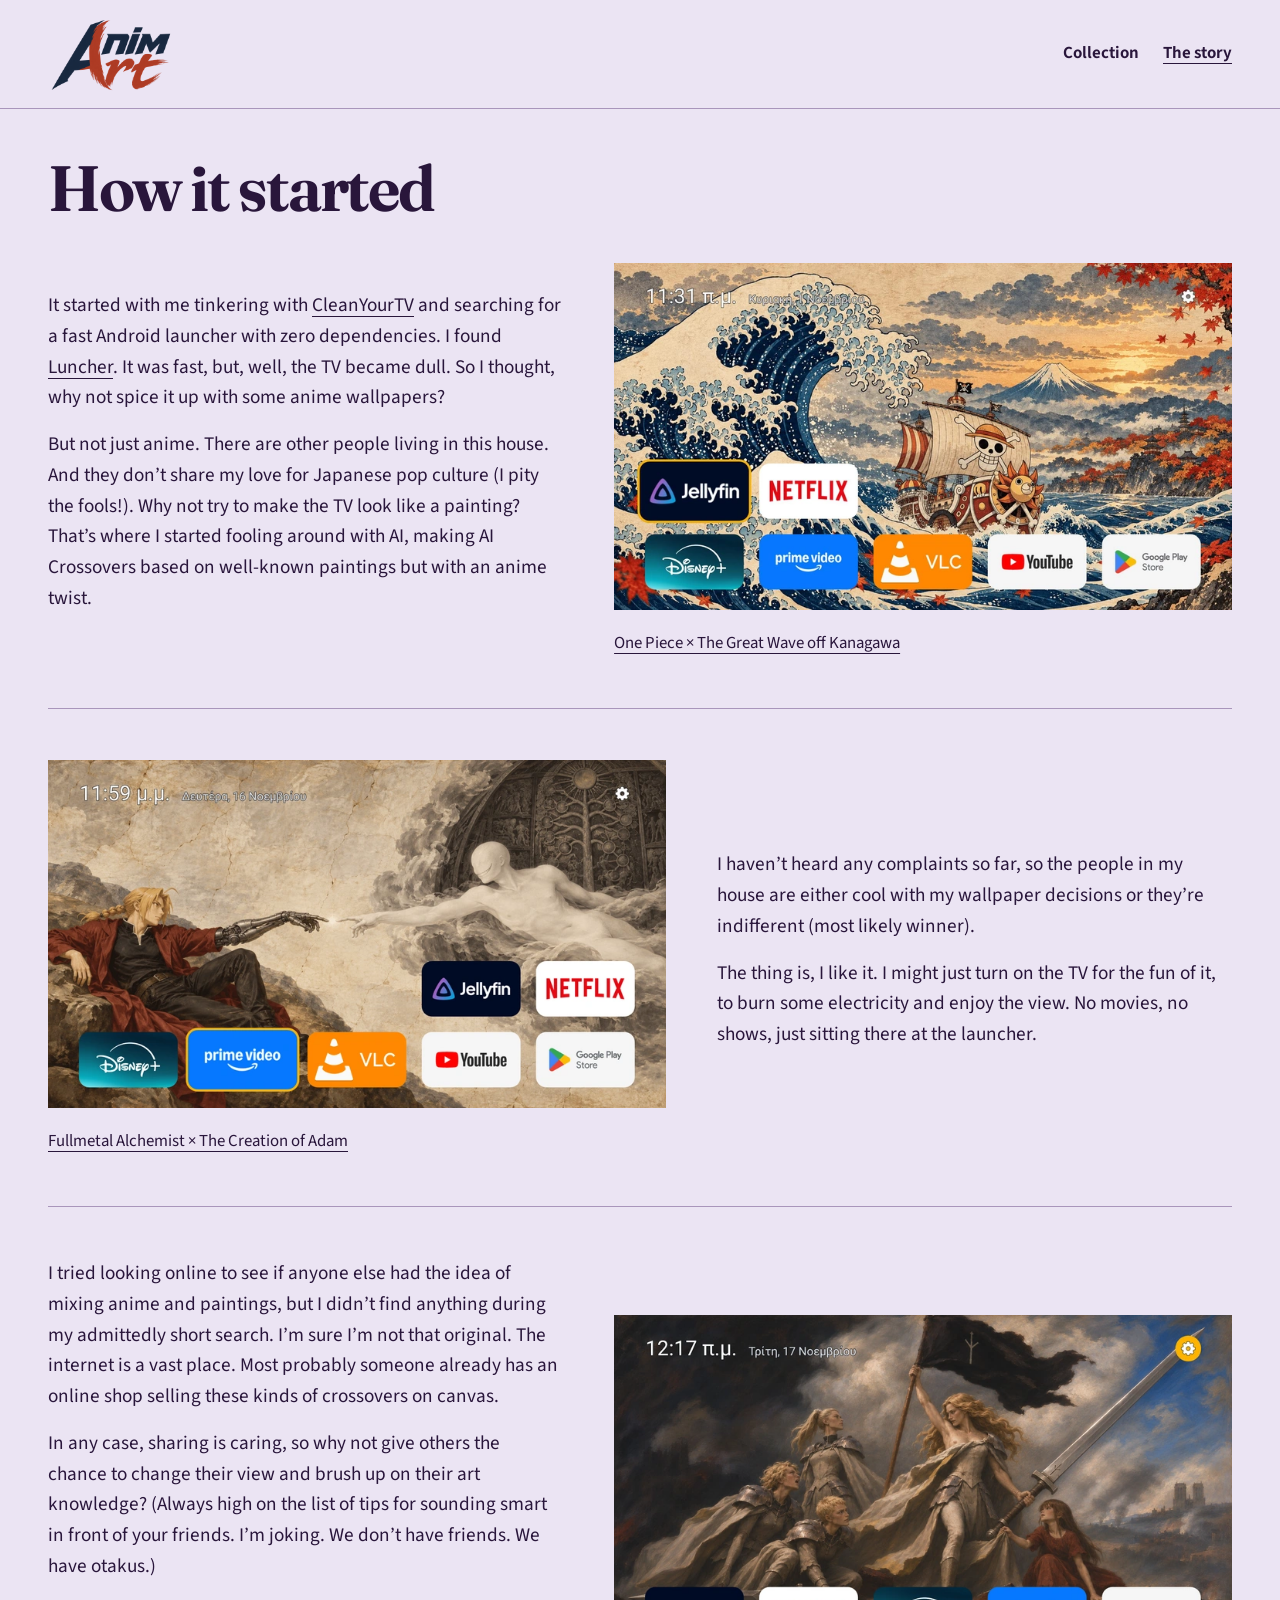
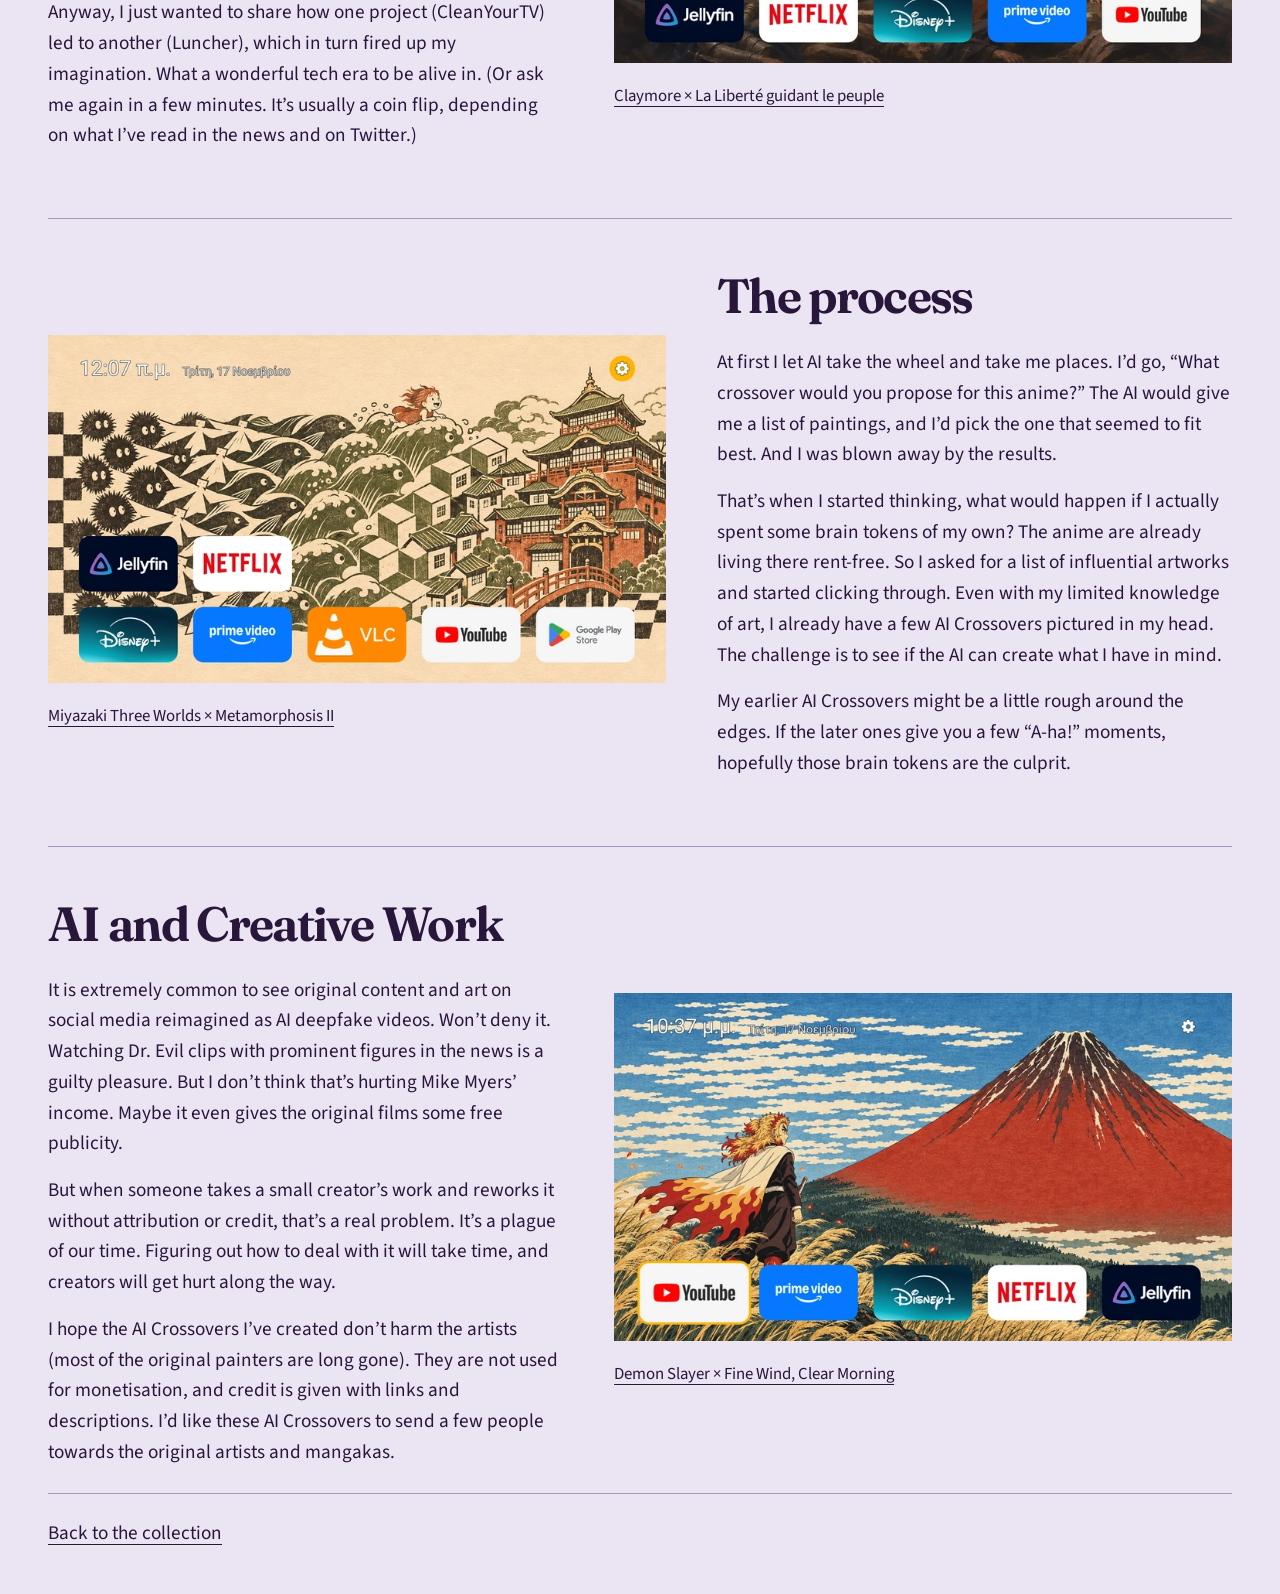
==== commit 9c4e8268: "Refine the personal story and rebuild TV screenshot thumbnails" ====
--- a/story.html
+++ b/story.html
@@ -23,7 +23,7 @@
       <div class="story-row">
         <div>
           <p>It started with me tinkering with <a href="https://cleanyour.tv/">CleanYourTV</a> and searching for a fast Android launcher with zero dependencies. I found <a href="https://github.com/CVasilakis/luncher">Luncher</a>. It was fast, but, well, the TV became dull. So I thought, why not spice it up with some anime wallpapers?</p>
-          <p>But not just anime. There are other people living in this house. And they don’t share my love for Japanese stuff (I pity them fools). Why not try to make the TV look like a painting? That’s where I started fooling around with AI, making AI Crossovers based on well-known paintings but with an anime twist.</p>
+          <p>But not just anime. There are other people living in this house. And they don’t share my love for Japanese pop culture (I pity the fools!). Why not try to make the TV look like a painting? That’s where I started fooling around with AI, making AI Crossovers based on well-known paintings but with an anime twist.</p>
         </div>
         <figure>
           <img class="w-100 h-auto" src="Assets/story/tv-launcher-one-piece.webp" width="800" height="450" loading="lazy" alt="Jellyfin is selected on my TV launcher. Behind the app tiles, the Thousand Sunny sails beneath a curling wave in a One Piece AI Crossover.">
@@ -33,7 +33,7 @@
       <div class="story-row story-row-reverse">
         <div>
           <p>I haven’t heard any complaints so far, so the people in my house are either cool with my wallpaper decisions or they’re indifferent (most likely winner).</p>
-          <p>The fact of the matter is, I like it. I might just turn on the TV for the fun of it, to burn some electricity and enjoy the view. No movies, no shows, just sitting there at the launcher.</p>
+          <p>The thing is, I like it. I might just turn on the TV for the fun of it, to burn some electricity and enjoy the view. No movies, no shows, just sitting there at the launcher.</p>
         </div>
         <figure>
           <img class="w-100 h-auto" src="Assets/story/tv-launcher-fullmetal-alchemist.webp" width="800" height="450" loading="lazy" alt="Above the launcher tiles, Edward Elric reaches toward Truth with his metal hand in a Fullmetal Alchemist AI Crossover.">
@@ -42,9 +42,9 @@
       </div>
       <div class="story-row">
         <div>
-          <p>I tried looking online to see if anyone else had the idea of mixing these two arts together, but I didn’t find anything in the time I had. I’m sure I’m not that original. The internet is a vast place. Most probably someone already has an online shop selling these kinds of crossovers on canvas.</p>
-          <p>In any case, sharing is caring, so why not give others the chance to change their view and brush up on their art knowledge? (Always high on the list of tips for sounding smart in front of your friends. I’m joking. You don’t have friends. You have otakus.)</p>
-          <p>Nevertheless, I just wanted to share how one project (CleanYourTV) led to another (Luncher), which in turn fired up my imagination. What a wonderful tech era to be alive in. (Or ask me again in a few minutes. It’s usually a coin flip, depending on what I’ve read in the news and on Twitter.)</p>
+          <p>I tried looking online to see if anyone else had the idea of mixing anime and paintings, but I didn’t find anything during my admittedly short search. I’m sure I’m not that original. The internet is a vast place. Most probably someone already has an online shop selling these kinds of crossovers on canvas.</p>
+          <p>In any case, sharing is caring, so why not give others the chance to change their view and brush up on their art knowledge? (Always high on the list of tips for sounding smart in front of your friends. I’m joking. We don’t have friends. We have otakus.)</p>
+          <p>Anyway, I just wanted to share how one project (CleanYourTV) led to another (Luncher), which in turn fired up my imagination. What a wonderful tech era to be alive in. (Or ask me again in a few minutes. It’s usually a coin flip, depending on what I’ve read in the news and on Twitter.)</p>
         </div>
         <figure>
           <img class="w-100 h-auto" src="Assets/story/tv-launcher-claymore.webp" width="800" height="450" loading="lazy" alt="A Claymore warrior raises a black flag above the row of TV apps in an AI Crossover.">
@@ -55,12 +55,24 @@
         <div>
           <h2 id="the-process">The process</h2>
           <p>At first I let AI take the wheel and take me places. I’d go, “What crossover would you propose for this anime?” The AI would give me a list of paintings, and I’d pick the one that seemed to fit best. And I was blown away by the results.</p>
-          <p>That’s when I started thinking, what would happen if I actually spent some brain tokens of my own? The anime are already living there rent-free. So I asked for a list of influential artworks and started clicking through. Even with my limited knowledge of art, there are a few AI Crossovers I already know how I want to make. The challenge is to see if the AI can create what I have in mind.</p>
-          <p>So if the first AI Crossovers are a little rough around the edges and you have a few “A-ha!” moments as you scroll through the pages, then hopefully those brain tokens are the culprit.</p>
+          <p>That’s when I started thinking, what would happen if I actually spent some brain tokens of my own? The anime are already living there rent-free. So I asked for a list of influential artworks and started clicking through. Even with my limited knowledge of art, I already have a few AI Crossovers pictured in my head. The challenge is to see if the AI can create what I have in mind.</p>
+          <p>My earlier AI Crossovers might be a little rough around the edges. If the later ones give you a few “A-ha!” moments, hopefully those brain tokens are the culprit.</p>
         </div>
         <figure>
           <img class="w-100 h-auto" src="Assets/story/tv-launcher-miyazaki.webp" width="800" height="450" loading="lazy" alt="Behind the TV apps, soot sprites turn into birds, fish and waves carrying Ponyo toward the bathhouse in a Miyazaki AI Crossover.">
           <figcaption class="mt-2 small"><a href="./#piece=miyazaki-three-worlds-metamorphosis-ii">Miyazaki Three Worlds × Metamorphosis II<span class="visually-hidden"> AI Crossover details</span></a></figcaption>
+        </figure>
+      </div>
+      <div class="story-row">
+        <div>
+          <h2 id="ai-and-creative-work">AI and Creative Work</h2>
+          <p>It is extremely common to see original content and art on social media reimagined as AI deepfake videos. Won’t deny it. Watching Dr. Evil clips with prominent figures in the news is a guilty pleasure. But I don’t think that’s hurting Mike Myers’ income. Maybe it even gives the original films some free publicity.</p>
+          <p>But when someone takes a small creator’s work and reworks it without attribution or credit, that’s a real problem. It’s a plague of our time. Figuring out how to deal with it will take time, and creators will get hurt along the way.</p>
+          <p>I hope the AI Crossovers I’ve created don’t harm the artists (most of the original painters are long gone). They are not used for monetisation, and credit is given with links and descriptions. I’d like these AI Crossovers to send a few people towards the original artists and mangakas.</p>
+        </div>
+        <figure>
+          <img class="w-100 h-auto" src="Assets/story/tv-launcher-rengoku.webp" width="800" height="450" loading="lazy" alt="Rengoku stands before a red Mount Fuji above the TV launcher apps in a Demon Slayer AI Crossover.">
+          <figcaption class="mt-2 small"><a href="./#piece=demon-slayer-rengoku-red-fuji">Demon Slayer × Fine Wind, Clear Morning<span class="visually-hidden"> AI Crossover details</span></a></figcaption>
         </figure>
       </div>
     </article>
